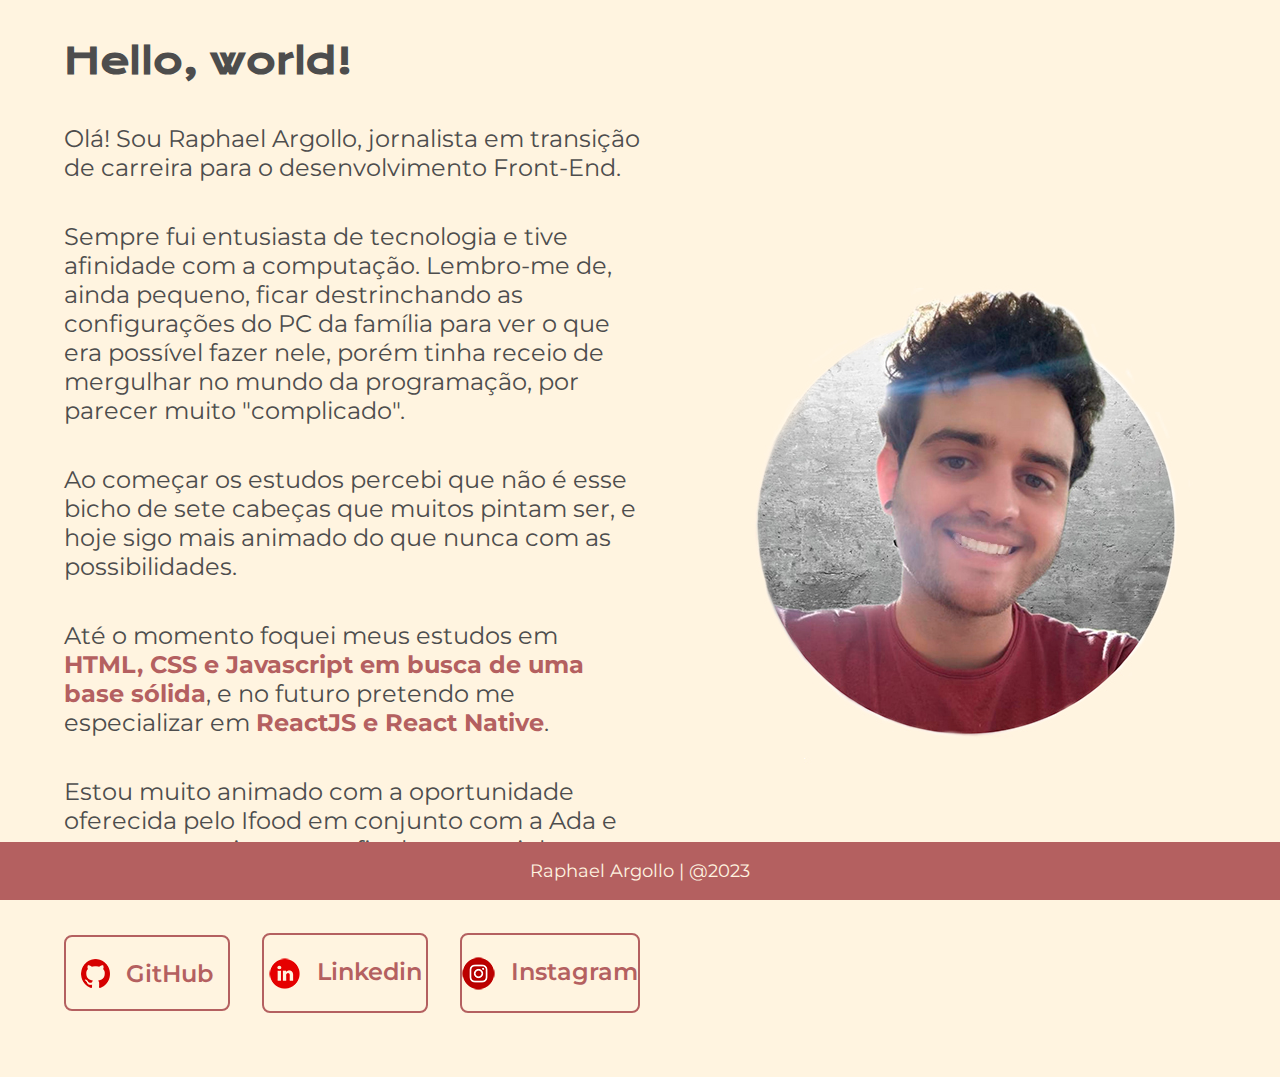
==== index.html @ fbc4976c "Exercício de escopo fechado para a o programa Vem Ser Tech" ====
<!DOCTYPE html>
<html lang="pt-br">
  <head>
    <meta charset="UTF-8" />
    <meta http-equiv="X-UA-Compatible" content="IE=edge" />
    <meta name="viewport" content="width=device-width, initial-scale=1.0" />
    <title>Raphael Argollo Silva</title>
    <link rel="stylesheet" href="./styles/style.css" />
  </head>
  <body class="body">
    <main class="about">
      <section class="about__conteudo">
        <h1 class="about__conteudo__titulo">
          Hello,
          <strong class="titulo-destaque"> world!</strong>
        </h1>
        <p class="about__conteudo__texto">
          Olá! Sou Raphael Argollo, jornalista em transição de carreira para o
          desenvolvimento Front-End.
        </p>

        <p class="about__conteudo__texto">
          Sempre fui entusiasta de tecnologia e tive afinidade com a computação.
          Lembro-me de, ainda pequeno, ficar destrinchando as configurações do
          PC da família para ver o que era possível fazer nele, porém tinha
          receio de mergulhar no mundo da programação, por parecer muito
          "complicado".
        </p>

        <p class="about__conteudo__texto">
          Ao começar os estudos percebi que não é esse bicho de sete cabeças que
          muitos pintam ser, e hoje sigo mais animado do que nunca com as
          possibilidades.
        </p>
        <p class="about__conteudo__texto">
          Até o momento foquei meus estudos em
          <strong class="texto-destaque">
            HTML, CSS e Javascript em busca de uma base sólida</strong
          >, e no futuro pretendo me especializar em
          <strong class="texto-destaque">ReactJS e React Native</strong>.
        </p>
        <p class="about__conteudo__texto">
          Estou muito animado com a oportunidade oferecida pelo Ifood em
          conjunto com a Ada e espero que seja o passo final para a minha
          primeira vaga no Front-End!
        </p>
        <div class="links">
          <a
            class="links__navegacao"
            target="_blank"
            href="https://github.com/arghaell"
          >
            <img src="./assets/githubicon.png" alt="Github icon" />
            GitHub</a
          >
          <a
            class="links__navegacao"
            target="_blank"
            href="https://www.linkedin.com/in/raphael-argollo/"
          >
            <img src="./assets/linkedinlogo.png" alt="Linkedin Icon" />
            Linkedin</a
          >
          <a
            class="links__navegacao"
            target="_blank"
            href="https://www.instagram.com/arghaell/"
          >
            <img src="./assets/instaicon.png" alt="Instagram Icon" />
            Instagram</a
          >
        </div>
      </section>
      <img class="imagem" src="./assets/imgalt.png" />
    </main>
  </body>
  <footer>
    <p class="rodape">Raphael Argollo | @2023</p>
  </footer>
</html>
---- styles/style.css ----
@import url("https://fonts.googleapis.com/css2?family=Krona+One&family=Montserrat:wght@400;600&display=swap");

:root {
  --cor-primaria: #fff4e0;
  --cor-secundaria: #4d4d4d;
  --cor-terciaria: #b46060;
  --cor-hover: #ffbf9b;

  --fonte-primaria: "Krona One", sans-serif;
  --font-secundaria: "Montserrat", sans-serif;
}

* {
  margin: 0;
  padding: 0;
}

body {
  box-sizing: border-box;
  height: 100vh;
  background-color: var(--cor-primaria);
  color: var(--cor-secundaria);
}

.about {
  padding: 3% 5% 5% 5%;
  display: flex;
  align-items: center;
  justify-content: space-between;
  gap: 60px;
}

.about__conteudo {
  width: 50%;
  display: flex;
  flex-direction: column;
  gap: 40px;
}

.about__conteudo__titulo {
  font-size: 2.25rem;
  font-family: var(--fonte-primaria);
}

.about__conteudo__titulo:hover {
  color: #b46060;
}

.texto-destaque {
  color: var(--cor-terciaria);
}

.about__conteudo__texto {
  font-size: 1.5rem;
  font-family: var(--font-secundaria);
}

.links {
  display: flex;
  justify-content: space-between;
  flex-direction: row;
  align-items: center;
  gap: 32px;
}

.links__navegacao {
  background-color: var(--cor-primaria);
  display: flex;
  justify-content: center;
  gap: 16px;
  border: 2px solid var(--cor-terciaria);
  border-color: var(--cor-terciaria);
  color: var(--cor-terciaria);
  width: 50%;
  text-align: center;
  border-radius: 8px;
  padding: 21.5px 0px;
  font-size: 1.5rem;
  font-weight: 600;
  text-decoration: none;
  font-family: var(--font-secundaria);
}
.links__navegacao:hover {
  background-color: var(--cor-hover);
}

.conteudo__lista {
  font-family: var(--font-secundaria);
  font-weight: 400;
  font-size: 1.25rem;
}
.about__imagem {
  width: 50%;
  max-width: 600px;
}
.rodape {
  color: var(--cor-primaria);
  background-color: var(--cor-terciaria);
  padding: 18px 0;
  text-align: center;
  font-family: var(--font-secundaria);
  font-size: 1.125rem;
  font-weight: 400;
  position: fixed;
  bottom: 0;
  width: 100%;
}

@media (max-width: 1200px) {
  .about {
    flex-direction: column-reverse;
    padding: 5%;
  }

  .about__conteudo {
    width: auto;
  }
  .about__imagem {
    flex-direction: column-reverse;
  }

  .links {
    flex-direction: column;
  }

  .rodape {
    position: relative;
  }
}
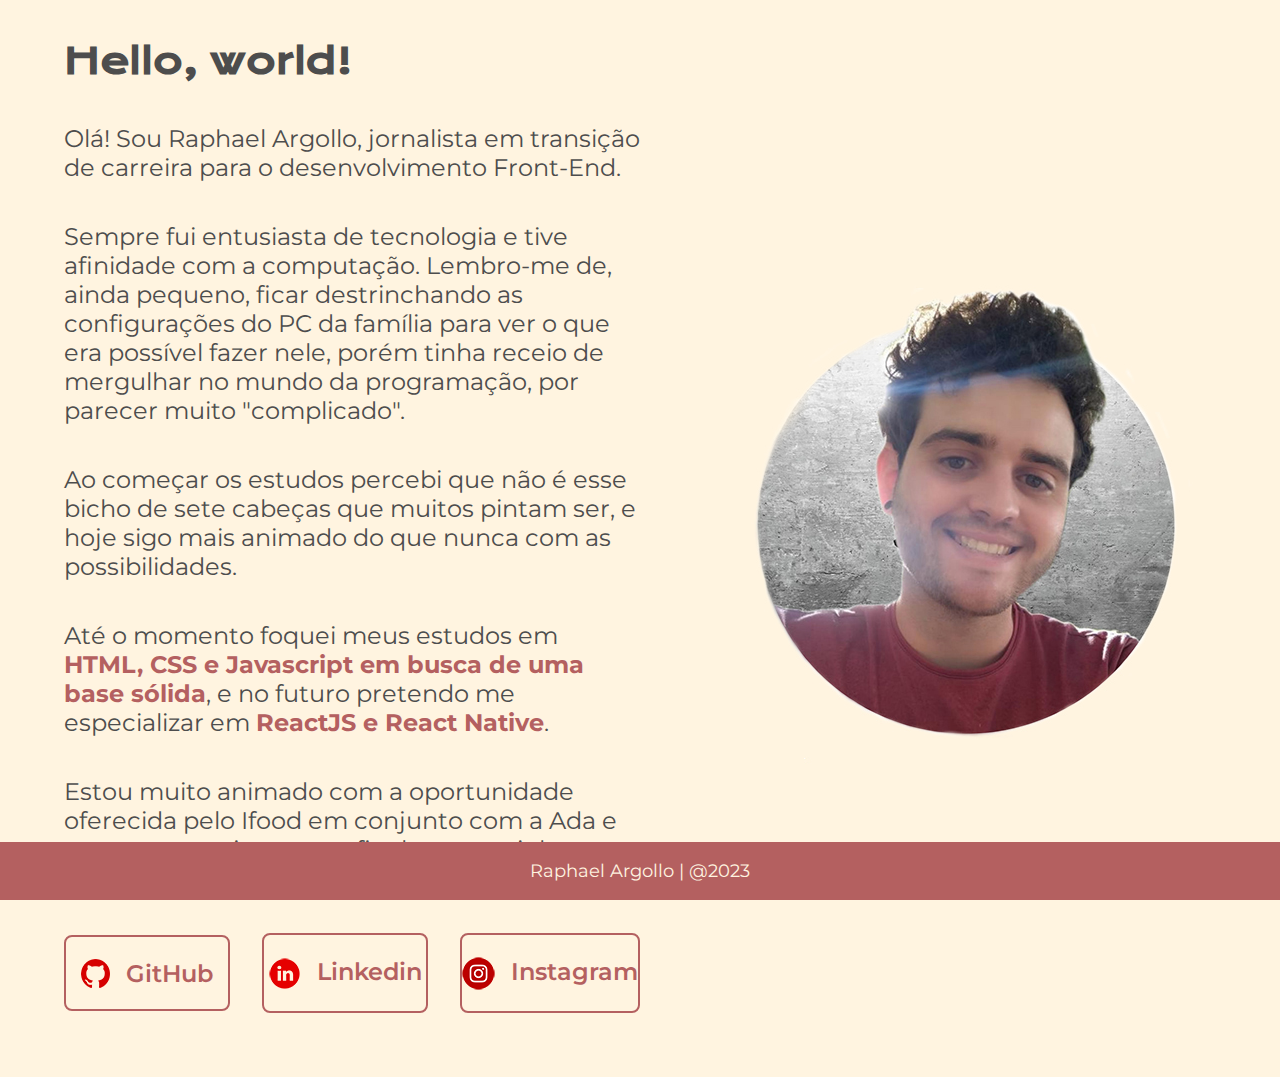
==== commit c876395b: "img fix" ====
--- a/index.html
+++ b/index.html
@@ -71,7 +71,7 @@
           >
         </div>
       </section>
-      <img class="imagem" src="./assets/imgalt.png" />
+      <img class="imagem" src="./assets/imgalt.jpg" />
     </main>
   </body>
   <footer>
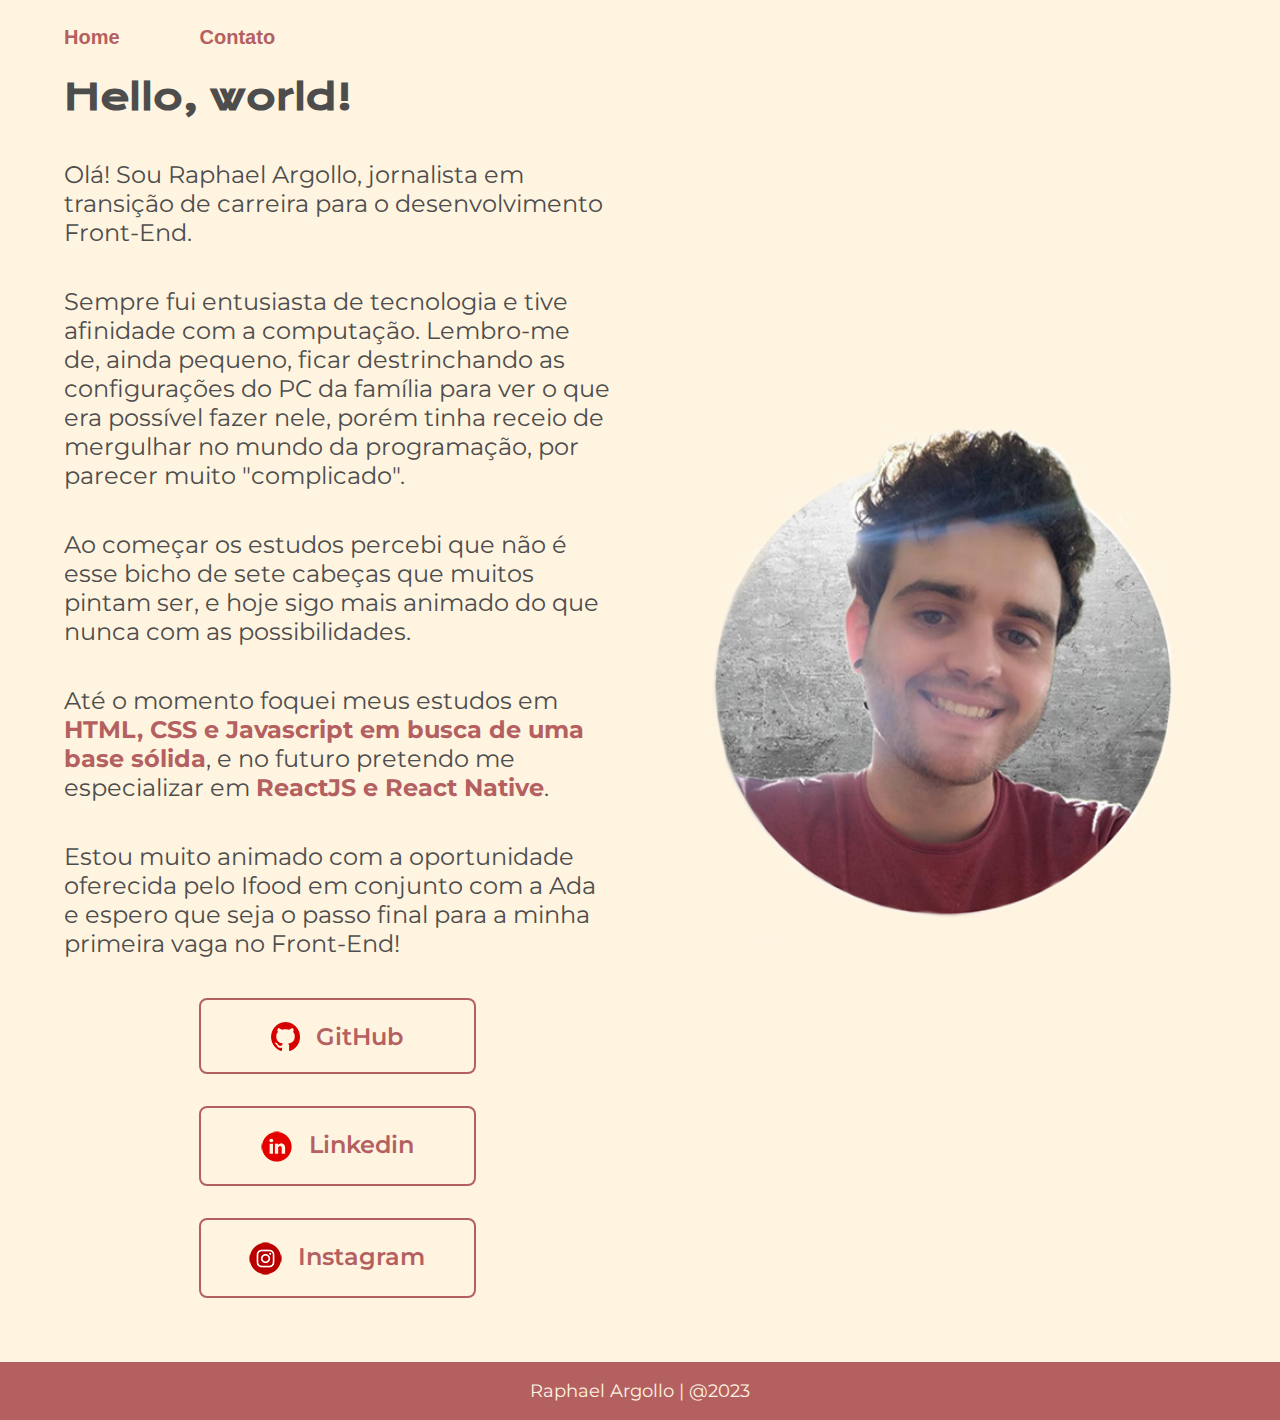
==== commit 2f9412b9: "new feature Área de contato" ====
--- a/index.html
+++ b/index.html
@@ -6,7 +6,14 @@
     <meta name="viewport" content="width=device-width, initial-scale=1.0" />
     <title>Raphael Argollo Silva</title>
     <link rel="stylesheet" href="./styles/style.css" />
+    <link rel="stylesheet" href="./styles/contato.css" />
   </head>
+  <header class="cabecalho">
+    <nav class="cabecalho__menu">
+      <a class="cabecalho__menu__link" href="index.html">Home</a>
+      <a class="cabecalho__menu__link" href="contato.html">Contato</a>
+    </nav>
+  </header>
   <body class="body">
     <main class="about">
       <section class="about__conteudo">
--- a/styles/style.css
+++ b/styles/style.css
@@ -21,9 +21,31 @@
   background-color: var(--cor-primaria);
   color: var(--cor-secundaria);
 }
+textarea {
+  resize: none;
+}
 
+.cabecalho {
+  padding: 2% 0% 0% 5%;
+}
+
+.cabecalho__menu {
+  display: flex;
+  gap: 80px;
+}
+
+.cabecalho__menu__link {
+  font-family: Monstserrat, sans-serif;
+  font-weight: 600;
+  font-size: 1.5rem;
+  color: var(--cor-terciaria);
+  text-decoration: none;
+}
+.cabecalho__menu__link:hover {
+  color: var(--cor-secundaria);
+}
 .about {
-  padding: 3% 5% 5% 5%;
+  padding: 2% 5% 5% 5%;
   display: flex;
   align-items: center;
   justify-content: space-between;
@@ -89,7 +111,7 @@
   font-weight: 400;
   font-size: 1.25rem;
 }
-.about__imagem {
+.imagem {
   width: 50%;
   max-width: 600px;
 }
@@ -106,7 +128,7 @@
   width: 100%;
 }
 
-@media (max-width: 1200px) {
+@media (max-width: 1028px) {
   .about {
     flex-direction: column-reverse;
     padding: 5%;
@@ -115,15 +137,62 @@
   .about__conteudo {
     width: auto;
   }
-  .about__imagem {
+  .imagem {
     flex-direction: column-reverse;
   }
+}
+.links {
+  flex-direction: column;
+}
 
+.rodape {
+  position: relative;
+  bottom: 0;
+}
+
+.assuntoEmail {
+  margin-left: 1em;
+  width: 49%;
+}
+
+.textoEmail {
+  width: 90%;
+  height: 200px;
+}
+
+.cabecalho {
+  padding: 2% 0% 0% 5%;
+}
+
+.cabecalho__menu__link {
+  font-family: Monstserrat, sans-serif;
+  font-weight: 600;
+  font-size: 1.25rem;
+  color: var(--cor-terciaria);
+  text-decoration: none;
+}
+
+@media (max-width: 390px) {
   .links {
-    flex-direction: column;
+    gap: 16px;
+  }
+  .links__navegacao {
+    padding: 0.75em 0.75em;
   }
 
+  .cabecalho__menu {
+    display: flex;
+    gap: 1em;
+    align-items: center;
+    justify-content: center;
+  }
   .rodape {
     position: relative;
+    bottom: 0;
+  }
+
+  .about {
+    height: auto;
+    gap: none;
   }
 }
--- a/styles/contato.css
+++ b/styles/contato.css
@@ -0,0 +1,137 @@
+.contato {
+  padding: 1em 0 1em 0;
+
+  align-content: center;
+  align-items: center;
+}
+
+.assuntoEmail {
+  margin-left: 1em;
+  width: 430px;
+}
+
+.textoEmail {
+  width: 508px;
+  height: 250px;
+}
+
+.imagem__contato {
+  max-width: 50%;
+  text-align: center;
+  margin-right: 8em;
+}
+
+.emailContato {
+  width: 173px;
+  margin-left: 2em;
+}
+
+.nomeContato {
+  margin-left: 2em;
+}
+
+.telefoneContato {
+  margin-left: 0.7em;
+}
+
+.about__conteudo__contato__titulo {
+  padding: 0 0 0.5em 0;
+  font-size: 2.25rem;
+  font-family: var(--fonte-primaria);
+}
+
+.about__conteudo__contato__titulo:hover {
+  color: #b46060;
+}
+
+.arquivo__contato {
+  margin-bottom: 2em;
+}
+
+.btn__contato {
+  background-color: var(--cor-primaria);
+  display: flex;
+  justify-content: center;
+  gap: 16px;
+  border: 2px solid var(--cor-terciaria);
+  border-color: var(--cor-terciaria);
+  color: var(--cor-terciaria);
+  width: 50%;
+  text-align: center;
+  border-radius: 8px;
+  padding: 21.5px 0px;
+  font-size: 1.5rem;
+  font-weight: 600;
+  text-decoration: none;
+  font-family: var(--font-secundaria);
+}
+.btn__contato:hover {
+  background-color: var(--cor-terciaria);
+  color: white;
+}
+
+.about__contato {
+  padding: 2% 5% 5% 5%;
+  display: flex;
+  align-items: center;
+  justify-content: space-between;
+  gap: 60px;
+}
+
+.rodape__contato {
+  color: var(--cor-primaria);
+  background-color: var(--cor-terciaria);
+  padding: 18px 0;
+  text-align: center;
+  font-family: var(--font-secundaria);
+  font-size: 1.125rem;
+  font-weight: 400;
+  position: fixed;
+  bottom: 0;
+  width: 100%;
+}
+
+@media (max-width: 1028px) {
+  .about__contato {
+    padding: 5%;
+    width: auto;
+    display: block;
+    height: 650px;
+  }
+
+  .imagem__contato {
+    visibility: hidden;
+  }
+
+  .rodape__contato {
+    position: fixed;
+    bottom: 0;
+  }
+
+  .assuntoEmail {
+    margin-left: 1em;
+    width: 49%;
+  }
+
+  .textoEmail {
+    width: 90%;
+    height: 200px;
+  }
+
+  .about__conteudo__contato__titulo {
+    padding: 0 0 0.5em 0;
+    font-size: 1.5rem;
+    font-family: var(--fonte-primaria);
+  }
+
+  .about__conteudo__contato__texto {
+    font-size: 1rem;
+    font-family: var(--font-secundaria);
+  }
+  @media (max-width: 480px) {
+    .about__contato {
+      padding: 5% 5% 0 5%;
+      width: 90%;
+    }
+  }
+}
